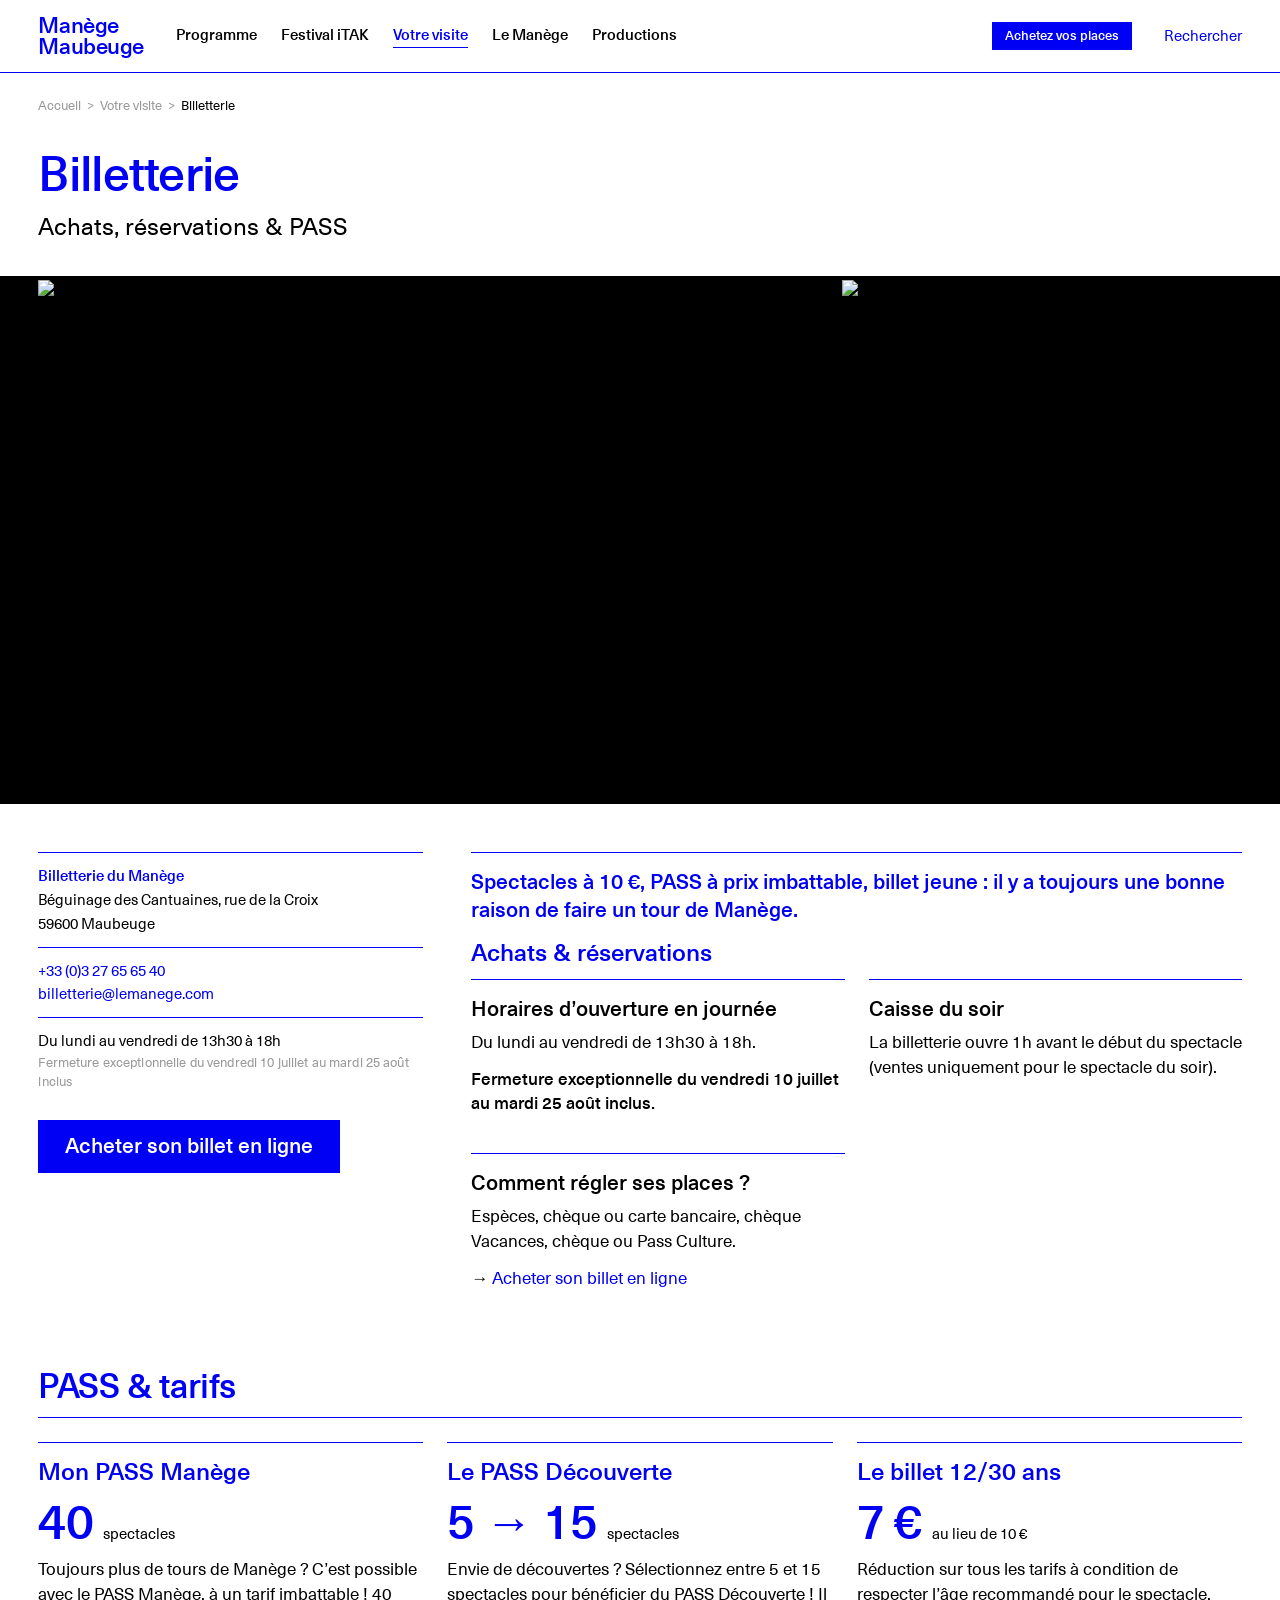
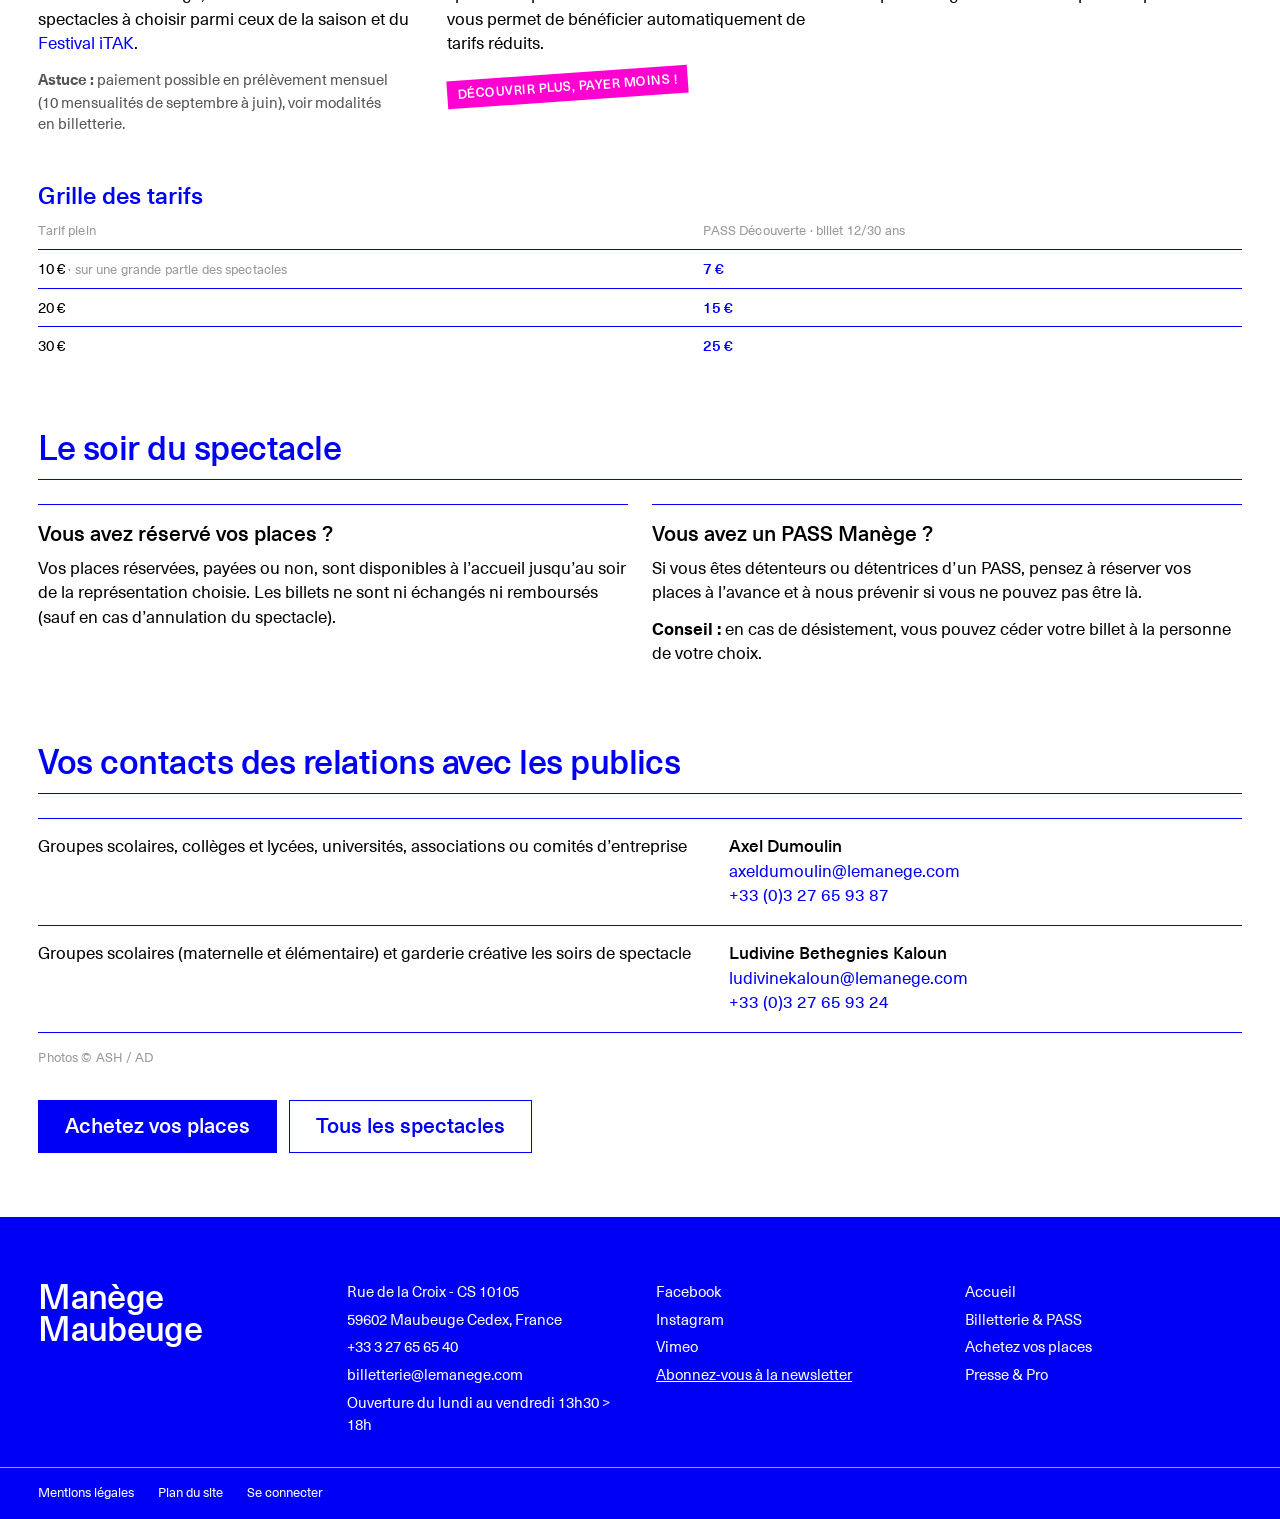
==== billets-pass.html @ bacb1abd "Maquettes Le Manège : Nouveau Théâtre, iTAK#6, Billetterie & PASS, Ma part d'ombre - 4 nouvelles pag" ====
<!DOCTYPE html>
<html lang="fr">
<head>
<meta charset="utf-8">
<meta name="viewport" content="width=device-width,initial-scale=1">
<title>Billetterie — Manège Maubeuge</title>
<meta name="description" content="Billetterie du Manège Maubeuge : horaires, PASS Manège, PASS Découverte, tarifs et billet 12/30 ans.">
<meta name="theme-color" content="#0000F5">
<link rel="stylesheet" href="assets/css/site.css">
</head>
<body>
<header class="site-header">
<div class="wrap site-header__bar">
<a class="mark" href="index.html"><span>Manège</span><span>Maubeuge</span></a>
<nav class="nav" aria-label="Navigation principale"><a href="programme.html">Programme</a><a href="itak-6.html">Festival iTAK</a><a href="billets-pass.html" aria-current="page">Votre visite</a><a href="nouveau-theatre-du-manege.html">Le Manège</a><a href="ma-part-d-ombre-sofiane-chalal.html">Productions</a></nav>
<a class="btn btn--sm" href="https://billetterie-theatredumanege.mapado.com/">Achetez vos places</a>
<a class="search" href="https://www.lemanege.com/">Rechercher</a>
<button class="burger" aria-expanded="false" aria-controls="mobile-nav">Menu ☰</button>
</div>
<nav class="mobile-nav" id="mobile-nav" aria-label="Navigation mobile"><a href="programme.html">Programme</a><a href="itak-6.html">Festival iTAK</a><a href="billets-pass.html">Votre visite</a><a href="nouveau-theatre-du-manege.html">Le Manège</a><a href="ma-part-d-ombre-sofiane-chalal.html">Productions</a><a class="btn btn--on-dark" href="https://billetterie-theatredumanege.mapado.com/">Achetez vos places</a></nav>
</header>
<main>
<div class="wrap">
<nav class="crumbs" aria-label="Fil d’Ariane"><a href="index.html">Accueil</a><span>&gt;</span><a href="https://www.lemanege.com/-Votre-visite-.html">Votre visite</a><span>&gt;</span><span aria-current="page">Billetterie</span></nav>
<div class="page-head"><h1 class="h-big">Billetterie</h1><div class="page-sub">Achats, réservations &amp; PASS</div></div>
</div>
<section class="stage"><div class="wrap stage__grid stage__grid--2">
<img src="https://www.lemanege.com/local/adapt-img/750/20x/IMG/jpg/billets1.jpg@.webp" alt="Accueil de la billetterie du Manège">
<img src="https://www.lemanege.com/local/adapt-img/750/20x/IMG/jpg/billets2.jpg@.webp" alt="Le public au Manège">
</div></section>
<div class="wrap page-end">
<div class="split">
<aside class="aside">
<div class="info">
<ul><li class="strong">Billetterie du Manège</li><li>Béguinage des Cantuaines, rue de la Croix</li><li>59600 Maubeuge</li></ul>
<ul><li><a href="tel:+33327656540">+33 (0)3 27 65 65 40</a></li><li><a href="mailto:billetterie@lemanege.com">billetterie@lemanege.com</a></li></ul>
<ul><li>Du lundi au vendredi de 13h30 à 18h</li><li class="meta">Fermeture exceptionnelle du vendredi 10 juillet au mardi 25 août inclus</li></ul>
</div>
<div><a class="btn btn--lg" href="https://billetterie-theatredumanege.mapado.com/">Acheter son billet en ligne</a></div>
</aside>
<article class="prose">
<p class="lead">Spectacles à 10 €, PASS à prix imbattable, billet jeune : il y a toujours une bonne raison de faire un tour de Manège.</p>
<h2 class="h3" style="margin-top:0">Achats &amp; réservations</h2>
<div class="qa">
<div><h3>Horaires d’ouverture en journée</h3><p>Du lundi au vendredi de 13h30 à 18h.</p><p><b>Fermeture exceptionnelle du vendredi 10 juillet au mardi 25 août inclus.</b></p></div>
<div><h3>Caisse du soir</h3><p>La billetterie ouvre 1h avant le début du spectacle (ventes uniquement pour le spectacle du soir).</p></div>
<div><h3>Comment régler ses places ?</h3><p>Espèces, chèque ou carte bancaire, chèque Vacances, chèque ou Pass Culture.</p><p>→ <a href="https://billetterie-theatredumanege.mapado.com/">Acheter son billet en ligne</a></p></div>
</div>
</article>
</div>

<h2 class="h2">PASS &amp; tarifs</h2>
<div class="prices">
<section class="price">
<h3>Mon PASS Manège</h3>
<div class="big">40 <small>spectacles</small></div>
<p>Toujours plus de tours de Manège ? C’est possible avec le PASS Manège, à un tarif imbattable ! 40 spectacles à choisir parmi ceux de la saison et du <a href="itak-6.html">Festival iTAK</a>.</p>
<p class="hint"><b>Astuce :</b> paiement possible en prélèvement mensuel (10 mensualités de septembre à juin), voir modalités en billetterie.</p>
</section>
<section class="price">
<span class="flash">Découvrir plus, payer moins !</span>
<h3>Le PASS Découverte</h3>
<div class="big">5 → 15 <small>spectacles</small></div>
<p>Envie de découvertes ? Sélectionnez entre 5 et 15 spectacles pour bénéficier du PASS Découverte ! Il vous permet de bénéficier automatiquement de tarifs réduits.</p>
</section>
<section class="price">
<h3>Le billet 12/30 ans</h3>
<div class="big">7 € <small>au lieu de 10 €</small></div>
<p>Réduction sur tous les tarifs à condition de respecter l’âge recommandé pour le spectacle.</p>
</section>
</div>

<h3 class="h3">Grille des tarifs</h3>
<table class="rates">
<thead><tr><th scope="col">Tarif plein</th><th scope="col">PASS Découverte · billet 12/30 ans</th></tr></thead>
<tbody>
<tr><td>10 € <span class="tags" style="display:inline">· sur une grande partie des spectacles</span></td><td>7 €</td></tr>
<tr><td>20 €</td><td>15 €</td></tr>
<tr><td>30 €</td><td>25 €</td></tr>
</tbody>
</table>

<h2 class="h2">Le soir du spectacle</h2>
<div class="qa">
<div><h3>Vous avez réservé vos places ?</h3><p>Vos places réservées, payées ou non, sont disponibles à l’accueil jusqu’au soir de la représentation choisie. Les billets ne sont ni échangés ni remboursés (sauf en cas d’annulation du spectacle).</p></div>
<div><h3>Vous avez un PASS Manège ?</h3><p>Si vous êtes détenteurs ou détentrices d’un PASS, pensez à réserver vos places à l’avance et à nous prévenir si vous ne pouvez pas être là.</p><p><b>Conseil :</b> en cas de désistement, vous pouvez céder votre billet à la personne de votre choix.</p></div>
</div>

<h2 class="h2">Vos contacts des relations avec les publics</h2>
<ul class="contacts">
<li><span>Groupes scolaires, collèges et lycées, universités, associations ou comités d’entreprise</span><span><b>Axel Dumoulin</b><a href="mailto:axeldumoulin@lemanege.com">axeldumoulin@lemanege.com</a><br><a href="tel:+33327659387">+33 (0)3 27 65 93 87</a></span></li>
<li><span>Groupes scolaires (maternelle et élémentaire) et garderie créative les soirs de spectacle</span><span><b>Ludivine Bethegnies Kaloun</b><a href="mailto:ludivinekaloun@lemanege.com">ludivinekaloun@lemanege.com</a><br><a href="tel:+33327659324">+33 (0)3 27 65 93 24</a></span></li>
</ul>
<p class="photo-credit">Photos © ASH / AD</p>
<div class="actions"><a class="btn btn--lg" href="https://billetterie-theatredumanege.mapado.com/">Achetez vos places</a><a class="btn btn--lg btn--ghost" href="programme.html">Tous les spectacles</a></div>
</div>
</main>
<footer class="site-footer">
<div class="wrap site-footer__grid">
<div class="site-footer__mark">Manège<br>Maubeuge</div>
<div class="site-footer__col"><span>Rue de la Croix - CS 10105</span><span>59602 Maubeuge Cedex, France</span><a href="tel:+33327656540">+33 3 27 65 65 40</a><a href="mailto:billetterie@lemanege.com">billetterie@lemanege.com</a><span>Ouverture du lundi au vendredi 13h30 &gt; 18h</span></div>
<div class="site-footer__col"><a href="https://www.facebook.com/LEMANEGEMAUBEUGE/">Facebook</a><a href="https://www.instagram.com/lemanegemaubeuge/">Instagram</a><a href="https://vimeo.com/scenenationale/">Vimeo</a><a href="https://www.lemanege.com/Abonnez-vous-a-la-newsletter.html" style="text-decoration:underline">Abonnez-vous à la newsletter</a></div>
<div class="site-footer__col"><a href="index.html">Accueil</a><a href="billets-pass.html">Billetterie &amp; PASS</a><a href="https://billetterie-theatredumanege.mapado.com/">Achetez vos places</a><a href="https://www.lemanege.com/">Presse &amp; Pro</a></div>
</div>
<div class="wrap site-footer__legal"><a href="https://www.lemanege.com/">Mentions légales</a><a href="https://www.lemanege.com/">Plan du site</a><a href="https://www.lemanege.com/">Se connecter</a></div>
</footer>
<script src="assets/js/site.js"></script>
</body>
</html>
---- assets/css/site.css ----
@import url("tokens/fonts.css");
@import url("tokens/colors.css");
@import url("tokens/typography.css");
@import url("tokens/spacing.css");
@import url("tokens/motion.css");
@import url("tokens/base.css");
*,*::before,*::after{box-sizing:border-box}
img{max-width:100%;display:block}
.wrap{max-width:var(--content-max);margin:0 auto;padding-left:var(--gutter);padding-right:var(--gutter)}
.sr-only{position:absolute;width:1px;height:1px;overflow:hidden;clip:rect(0 0 0 0);white-space:nowrap}
/* Buttons */
.btn{display:inline-flex;align-items:center;gap:8px;padding:10px 18px;font:500 var(--fs-small)/1.1 var(--font-sans);background:var(--coul-emphase);color:var(--white);border:1px solid var(--coul-emphase);border-radius:0;cursor:pointer;white-space:nowrap;transition:background var(--dur-fast) var(--ease-out),color var(--dur-fast) var(--ease-out),border-color var(--dur-fast) var(--ease-out)}
.btn:hover{background:var(--black);border-color:var(--black);color:var(--white)}
.btn--sm{padding:6px 12px;font-size:var(--fs-meta)}
.btn--lg{padding:14px 26px;font-size:var(--fs-lead)}
.btn--ghost{background:transparent;color:var(--coul-emphase)}
.btn--ghost:hover{background:var(--coul-emphase);border-color:var(--coul-emphase);color:var(--white)}
.btn--on-dark{background:var(--white);color:var(--coul-emphase);border-color:var(--white)}
.btn--on-dark:hover{background:var(--coul-emphase2);border-color:var(--coul-emphase2);color:var(--white)}
/* Header */
.site-header{background:var(--surface-page);border-bottom:var(--bordure);position:relative;z-index:20}
.site-header__bar{height:var(--header-h);display:flex;align-items:center;gap:var(--space-6)}
.mark{display:flex;flex-direction:column;color:var(--coul-emphase);font-weight:500;font-size:22px;line-height:.95;letter-spacing:-.02em}
.mark:hover{color:var(--coul-emphase)}
.nav{display:flex;gap:var(--space-5);flex:1;flex-wrap:wrap}
.nav a{font-size:var(--fs-small);font-weight:500;color:var(--text-body);border-bottom:1px solid transparent;padding-bottom:2px}
.nav a:hover,.nav a[aria-current="page"]{color:var(--coul-emphase);border-bottom-color:var(--coul-emphase)}
.search{font-size:var(--fs-small);color:var(--coul-emphase)}
.burger{display:none;background:none;border:none;color:var(--white);font:500 var(--fs-small) var(--font-sans);cursor:pointer;padding:12px 0}
.mobile-nav{display:none}
@media (max-width:960px){
.site-header{background:var(--coul-emphase);border-bottom:none}
.site-header__bar{height:var(--header-h-mobile);justify-content:space-between;padding-left:var(--space-4);padding-right:var(--space-4)}
.mark,.mark:hover{color:var(--white);font-size:17px}
.site-header .nav,.site-header__bar>.btn,.search{display:none}
.burger{display:block}
.mobile-nav{flex-direction:column;padding:0 var(--space-4) var(--space-5)}
.site-header.is-open .mobile-nav{display:flex}
.mobile-nav a:not(.btn){color:var(--white);font-size:var(--fs-h3);padding:10px 0;border-bottom:1px solid rgba(255,255,255,.5)}
.mobile-nav .btn{align-self:flex-start;margin-top:var(--space-4)}
}
/* Slider */
.slider{position:relative;background:var(--surface-stage);overflow:hidden}
.slide{display:none;min-height:460px;color:var(--white)}
.slide.is-active{display:grid}
.slide:hover{color:var(--white)}
.slide--pass{grid-template-columns:repeat(auto-fit,minmax(min(100%,360px),1fr));background:var(--coul-emphase)}
.slide--pass .txt{padding:var(--space-7) var(--space-6);display:flex;flex-direction:column;justify-content:space-between;gap:var(--space-5)}
.flash{align-self:flex-start;padding:5px 10px 4px;background:var(--coul-emphase2);color:var(--white);font-weight:500;font-size:var(--fs-meta);text-transform:uppercase;letter-spacing:.04em;transform:rotate(-4deg)}
.slide__title{font-size:clamp(56px,7vw,104px);font-weight:500;line-height:.95;letter-spacing:var(--ls-display)}
.slide__lead{margin:var(--space-4) 0 0;font-size:var(--fs-lead);line-height:1.3;max-width:520px}
.slide__art{background:var(--gradient-warm);min-height:240px;display:flex;align-items:center;justify-content:center;font-family:var(--font-expressive);font-size:clamp(96px,14vw,200px);line-height:.85;color:var(--coul-emphase)}
.slide--media{position:relative}
.slide--media img{position:absolute;inset:0;width:100%;height:100%;object-fit:cover}
.slide--media .cap{position:absolute;left:0;bottom:0;padding:var(--space-6);background:var(--surface-stage);max-width:560px}
.slide--media .cap strong{display:block;font-size:var(--fs-h2);font-weight:500;line-height:var(--lh-heading)}
.slide--media .cap p{margin:var(--space-2) 0 0}
.slider__ctrl{position:absolute;right:var(--space-4);top:var(--space-4);display:flex;gap:4px;z-index:2}
.slider__ctrl button{min-width:40px;height:40px;padding:0 12px;border:1px solid var(--white);background:var(--coul-emphase);color:var(--white);font:500 18px var(--font-sans);cursor:pointer}
.slider__ctrl button[data-play]{min-width:72px;font-size:var(--fs-meta)}
.slider__ctrl button:hover{background:var(--coul-emphase2)}
.strip{display:flex;flex-wrap:wrap;gap:var(--space-5);align-items:center;justify-content:space-between;padding:var(--space-4) 0;border-bottom:var(--bordure)}
.strip>a{font-weight:500}
.strip .social{display:flex;gap:var(--space-4);font-size:var(--fs-small)}
/* Intro */
.intro{padding-top:var(--space-8);display:grid;grid-template-columns:repeat(auto-fit,minmax(min(100%,420px),1fr));gap:var(--space-6);align-items:end}
.intro h1{margin:0;font-size:var(--fs-h1);font-weight:500;line-height:var(--lh-tight);letter-spacing:var(--ls-heading);color:var(--coul-emphase);text-wrap:balance}
.intro h1 span{color:var(--text-body)}
.intro p{margin:0;font-size:var(--fs-lead);line-height:1.35;text-wrap:pretty}
/* Sections */
.section{padding-top:var(--space-8);padding-bottom:var(--space-8)}
.section__head{border-bottom:var(--bordure);padding-bottom:var(--space-3);margin-bottom:var(--space-6)}
.h-big{margin:0;font-size:var(--fs-h1);font-weight:500;letter-spacing:var(--ls-heading);color:var(--coul-emphase);line-height:1}
.actions{display:flex;flex-wrap:wrap;gap:var(--space-3);margin-top:var(--space-7)}
@media (max-width:600px){:root{--fs-h1:36px;--fs-h2:28px;--fs-h3:21px;--fs-lead:18px}.btn--lg{white-space:normal}}
/* Event card */
.cards{display:grid;grid-template-columns:repeat(auto-fill,minmax(min(100%,300px),1fr));gap:var(--space-7) var(--space-5)}
.card{display:flex;flex-direction:column;gap:var(--space-3);min-width:0}
.thumb{display:block;background:var(--surface-stage);overflow:hidden;aspect-ratio:3/2}
.thumb img{width:100%;height:100%;object-fit:cover;transition:transform var(--dur-base) var(--ease-out)}
.card:hover .thumb img,.row:hover .thumb img{transform:scale(1.03)}
.date{font-size:var(--fs-small);font-weight:500;color:var(--coul-emphase)}
.ev-title{margin:0;font-size:var(--fs-h3);line-height:var(--lh-heading);letter-spacing:var(--ls-heading);font-weight:500;text-wrap:pretty}
.ev-title a{color:var(--text-body)}
.card:hover .ev-title a,.row:hover .ev-title a{color:var(--coul-emphase)}
.card .artist{margin-top:-6px}
.tags{display:flex;flex-wrap:wrap;gap:4px 12px;font-size:var(--fs-meta);letter-spacing:var(--ls-meta);color:var(--text-meta)}
.ev-actions{display:flex;gap:var(--space-2);flex-wrap:wrap}
.card .ev-actions{margin-top:var(--space-1)}
/* Event row */
.row{display:grid;grid-template-columns:minmax(120px,220px) minmax(0,1fr) auto;gap:var(--space-5);align-items:start;padding:var(--space-5) 0;border-bottom:var(--bordure)}
.row .thumb{aspect-ratio:4/3}
.row .date{margin-bottom:var(--space-2)}
.row .artist{margin-top:var(--space-1)}
.row .tags{margin-top:var(--space-3)}
.row .ev-actions{justify-content:flex-end}
@media (max-width:700px){.row{grid-template-columns:110px minmax(0,1fr);gap:var(--space-4)}.row .ev-actions{grid-column:2;justify-content:flex-start}}
/* Programme */
.crumbs{font-size:var(--fs-meta);color:var(--text-meta);display:flex;flex-wrap:wrap;gap:6px;padding-top:var(--space-5)}
.crumbs a{color:var(--text-meta)}.crumbs a:hover{color:var(--coul-emphase2)}
.crumbs span[aria-current]{color:var(--text-body)}
.page-title{margin:var(--space-6) 0 var(--space-5)}
.filters{display:flex;flex-wrap:wrap;gap:8px}
.tag{display:inline-flex;align-items:center;padding:4px 10px;font:var(--fs-meta)/1.2 var(--font-sans);letter-spacing:var(--ls-meta);border:1px solid var(--coul-emphase);border-radius:var(--radius-pill);background:transparent;color:var(--coul-emphase);cursor:pointer;white-space:nowrap;transition:background var(--dur-fast) var(--ease-out)}
.tag:hover,.tag[aria-pressed="true"]{background:var(--coul-emphase);color:var(--white)}
.month{margin:0;padding:var(--space-7) 0 var(--space-3);border-bottom:var(--bordure);font-weight:500;font-size:var(--fs-h1);line-height:var(--lh-tight);letter-spacing:var(--ls-heading);color:var(--coul-emphase)}
.view-toggle{display:flex;gap:4px;margin-left:auto}
.toolbar{display:flex;align-items:flex-start;gap:var(--space-5)}
.empty{color:var(--text-meta);padding:var(--space-7) 0;margin:0;border-bottom:var(--bordure)}
.pager{display:flex;gap:4px;align-items:center;margin-top:var(--space-7)}
.pager button{min-width:36px;height:36px;font:500 var(--fs-small) var(--font-sans);border:1px solid transparent;background:transparent;color:var(--coul-emphase);cursor:pointer;border-radius:0}
.pager button[aria-current="page"]{background:var(--coul-emphase);border-color:var(--coul-emphase);color:var(--white)}
.pager button:disabled{opacity:.3;cursor:default}
.programme-main{padding-bottom:var(--space-8)}
.month-cards{padding-top:var(--space-5)}
/* Footer */
.site-footer{background:var(--coul-emphase);color:var(--white);font-size:var(--fs-small)}
.site-footer a{color:var(--white)}.site-footer a:hover{color:var(--yellow-500)}
.site-footer__grid{padding-top:var(--space-8);padding-bottom:var(--space-6);display:grid;grid-template-columns:repeat(auto-fit,minmax(200px,1fr));gap:var(--space-6)}
.site-footer__mark{font-size:var(--fs-h2);font-weight:500;line-height:.95;letter-spacing:-.02em}
.site-footer__col{display:flex;flex-direction:column;gap:6px}
.site-footer__legal{padding-top:var(--space-4);padding-bottom:var(--space-4);border-top:1px solid rgba(255,255,255,.6);display:flex;gap:var(--space-5);flex-wrap:wrap;font-size:var(--fs-meta)}
/* Pages intérieures — gabarit Spectacle du design system */
.page-head{padding-top:var(--space-6);padding-bottom:var(--space-6)}
.page-head .h-big{line-height:var(--lh-heading);text-wrap:balance}
.page-sub{font-size:var(--fs-h3);margin-top:var(--space-2)}
.page-sub span{color:var(--text-meta)}
.stage{background:var(--surface-stage)}
.stage__grid{display:grid;grid-template-columns:2fr 1fr 1fr;gap:4px;padding-top:4px;padding-bottom:4px}
.stage__grid--2{grid-template-columns:2fr 1fr}
.stage__grid--1{grid-template-columns:1fr}
.stage__grid img{width:100%;height:520px;object-fit:cover}
.split{display:grid;grid-template-columns:minmax(240px,1fr) minmax(0,2fr);gap:var(--space-7);padding-top:var(--space-7)}
.aside{display:flex;flex-direction:column;gap:var(--space-4);align-self:start}
.info{font-size:var(--fs-small)}
.info ul{list-style:none;margin:0;padding:var(--space-3) 0;border-top:var(--bordure);display:flex;flex-direction:column;gap:2px}
.info .strong{color:var(--coul-emphase);font-weight:500}
.info .meta{color:var(--text-meta);font-size:var(--fs-meta);letter-spacing:var(--ls-meta)}
.prose{border-top:var(--bordure);padding-top:var(--space-4);min-width:0}
.prose p{margin:0 0 var(--space-4);max-width:760px;text-wrap:pretty}
.prose b,.prose strong{font-weight:500}
.lead{font-size:var(--fs-lead);line-height:1.3;font-weight:500;color:var(--coul-emphase)}
.prose p.lead{max-width:none}
.know{border-top:var(--bordure);margin-top:var(--space-5);padding-top:var(--space-4)}
.know a{font-style:italic}
.h2{margin:var(--space-8) 0 var(--space-5);padding-bottom:var(--space-3);border-bottom:var(--bordure);font-size:var(--fs-h2);font-weight:500;line-height:var(--lh-heading);letter-spacing:var(--ls-heading);color:var(--coul-emphase)}
.h3{margin:var(--space-7) 0 var(--space-3);font-size:var(--fs-h3);font-weight:500;line-height:var(--lh-heading);color:var(--coul-emphase)}
.credits{font-size:var(--fs-small);display:flex;flex-direction:column;gap:4px}
.credits p{margin:0;max-width:none}
.credits b{font-weight:500}
.photo-credit{font-size:var(--fs-meta);color:var(--text-meta);letter-spacing:var(--ls-meta);margin:var(--space-4) 0 0}
.page-end{padding-bottom:var(--space-8)}
.page-end>.actions{margin-top:var(--space-6)}
/* Chapitres éditoriaux (titre 1fr / texte 2fr, filet bleu) */
.chapter{display:grid;grid-template-columns:minmax(240px,1fr) minmax(0,2fr);gap:var(--space-7);padding:var(--space-7) 0;border-top:var(--bordure)}
.chapter h2{margin:0;font-size:var(--fs-h2);font-weight:500;line-height:var(--lh-heading);letter-spacing:var(--ls-heading);color:var(--coul-emphase);text-wrap:balance}
.chapter p{margin:0 0 var(--space-4);max-width:760px;text-wrap:pretty}
.chapter figure{margin:0 0 var(--space-5);background:var(--surface-stage)}
.chapter figure img{width:100%;aspect-ratio:16/9;object-fit:cover}
.quote{margin:var(--space-5) 0;padding-top:var(--space-4);border-top:var(--bordure);font-size:var(--fs-lead);line-height:1.3;font-weight:500;color:var(--coul-emphase);max-width:760px}
.quote p{margin:0}
.quote cite{display:block;margin-top:var(--space-2);font-style:normal;font-size:var(--fs-small);font-weight:400;color:var(--text-body)}
/* Fiche technique */
.facts{display:grid;grid-template-columns:repeat(auto-fit,minmax(min(100%,240px),1fr));gap:var(--space-6) var(--space-5)}
.facts h3{margin:0 0 var(--space-3);font-size:var(--fs-h3);font-weight:500;color:var(--coul-emphase)}
.facts dl{margin:0;font-size:var(--fs-small)}
.facts dl>div{padding:var(--space-3) 0;border-top:var(--bordure)}
.facts dt{font-weight:500}
.facts dd{margin:0;color:var(--text-meta-strong)}
.facts .note{font-size:var(--fs-meta);color:var(--text-meta);margin:var(--space-3) 0 0}
.milestone dt{font-size:var(--fs-h2);line-height:var(--lh-heading);letter-spacing:var(--ls-heading);color:var(--coul-emphase)}
/* Bande festival (dégradé chaud + lettrage expressif) */
.band{background:var(--gradient-warm)}
.band__grid{display:grid;grid-template-columns:1.4fr 1fr;gap:var(--space-6);align-items:center;padding-top:var(--space-8);padding-bottom:var(--space-8)}
.band__art{font-family:var(--font-expressive);font-size:clamp(84px,13vw,190px);line-height:.85;letter-spacing:-.02em;color:var(--coul-emphase)}
.band__txt{display:flex;flex-direction:column;align-items:flex-start;gap:var(--space-4)}
.band__txt p{margin:0;font-size:var(--fs-lead);line-height:1.3;font-weight:500}
.band__visual{background:var(--surface-stage);aspect-ratio:1181/620;overflow:hidden}
.band__visual img{width:100%;height:100%;object-fit:cover}
.band--home .band__art{font-size:clamp(84px,11vw,160px)}
.flash--yellow{background:var(--yellow-500);color:var(--black)}
.flash--blue{background:var(--coul-emphase);color:var(--white)}
/* Encadré (fond bleu, CTA) */
.callout{background:var(--coul-emphase);color:var(--white);padding:var(--space-6);display:flex;flex-direction:column;gap:var(--space-4);align-items:flex-start}
.callout p{margin:0;font-size:var(--fs-lead);line-height:1.3;font-weight:500}
.callout a:not(.btn){color:var(--white);text-decoration:underline}
.callout a:not(.btn):hover{color:var(--yellow-500)}
/* Tarifs */
.prices{display:grid;grid-template-columns:repeat(auto-fit,minmax(min(100%,300px),1fr));gap:var(--space-6) var(--space-5)}
.price{border-top:var(--bordure);padding-top:var(--space-4);display:flex;flex-direction:column;gap:var(--space-3)}
.price h3{margin:0;font-size:var(--fs-h3);font-weight:500;line-height:var(--lh-heading);color:var(--coul-emphase)}
.price p{margin:0;text-wrap:pretty}
.price .big{font-size:var(--fs-h1);font-weight:500;line-height:1;letter-spacing:var(--ls-heading);color:var(--coul-emphase)}
.price .big small{font-size:var(--fs-small);letter-spacing:0;color:var(--text-body);font-weight:400}
.price .hint{font-size:var(--fs-small);color:var(--text-meta-strong)}
.price .flash{margin-bottom:var(--space-1)}
.rates{width:100%;border-collapse:collapse;font-size:var(--fs-small)}
.rates th{text-align:left;font-weight:400;font-size:var(--fs-meta);letter-spacing:var(--ls-meta);color:var(--text-meta);padding:0 0 var(--space-2)}
.rates td{padding:var(--space-2) 0;border-top:var(--bordure)}
.rates td:last-child{font-weight:500;color:var(--coul-emphase)}
.rates s{color:var(--text-meta)}
.qa{display:grid;grid-template-columns:repeat(auto-fit,minmax(min(100%,320px),1fr));gap:var(--space-5)}
.qa>div{border-top:var(--bordure);padding-top:var(--space-4)}
.qa h3{margin:0 0 var(--space-2);font-size:var(--fs-lead);font-weight:500;line-height:1.3}
.qa p{margin:0 0 var(--space-3)}
.contacts{list-style:none;margin:0;padding:0}
.contacts li{display:grid;grid-template-columns:minmax(0,1.3fr) minmax(0,1fr);gap:var(--space-5);padding:var(--space-4) 0;border-top:var(--bordure)}
.contacts li:last-child{border-bottom:var(--bordure)}
.contacts b{font-weight:500;display:block}
/* Dates de tournée */
.tour details{border-top:var(--bordure)}
.tour details:last-child{border-bottom:var(--bordure)}
.tour summary{cursor:pointer;list-style:none;display:flex;align-items:baseline;gap:var(--space-4);padding:var(--space-4) 0;font-size:var(--fs-h3);font-weight:500;color:var(--coul-emphase)}
.tour summary::-webkit-details-marker{display:none}
.tour summary::after{content:"+";margin-left:var(--space-2)}
.tour details[open] summary::after{content:"×"}
.tour summary span{font-size:var(--fs-meta);font-weight:400;color:var(--text-meta);margin-left:auto}
.tour ul{list-style:none;margin:0 0 var(--space-5);padding:0;font-size:var(--fs-small)}
.tour li{display:grid;grid-template-columns:minmax(150px,1fr) minmax(0,2fr);gap:var(--space-5);padding:var(--space-2) 0;border-top:1px solid var(--grey-200)}
.tour li b{font-weight:500}
.tour li.is-home b{color:var(--coul-emphase)}
@media (max-width:900px){
.stage__grid,.stage__grid--2{grid-template-columns:1fr}
.stage__grid img{height:260px}
.stage__grid img+img{display:none}
.split,.chapter,.band__grid{grid-template-columns:1fr}
.split,.chapter{gap:var(--space-5)}
}
@media (max-width:600px){.tour li,.contacts li{grid-template-columns:1fr;gap:2px}.callout{padding:var(--space-5)}.h2{margin-top:var(--space-7)}}
.price .flash{order:3;align-self:flex-start;margin:var(--space-1) 0 0}
.cards>.callout{align-self:start}
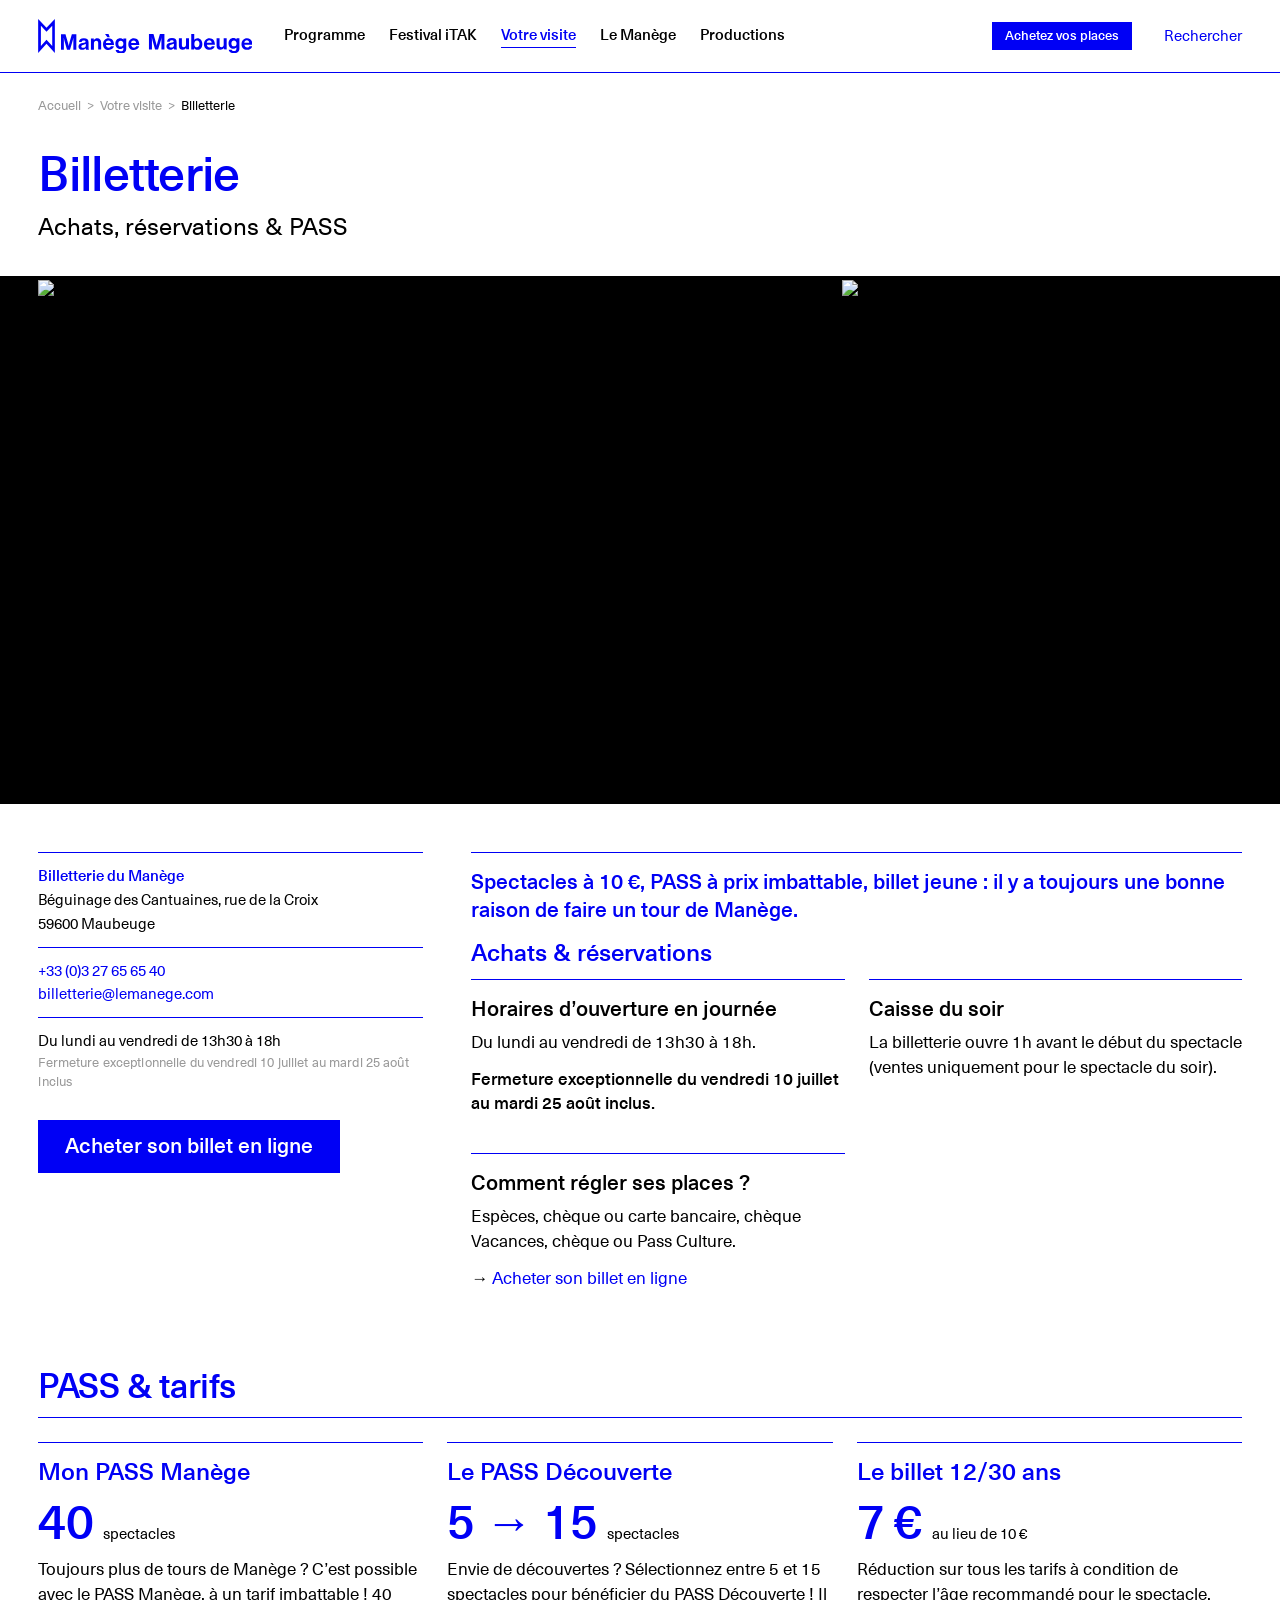
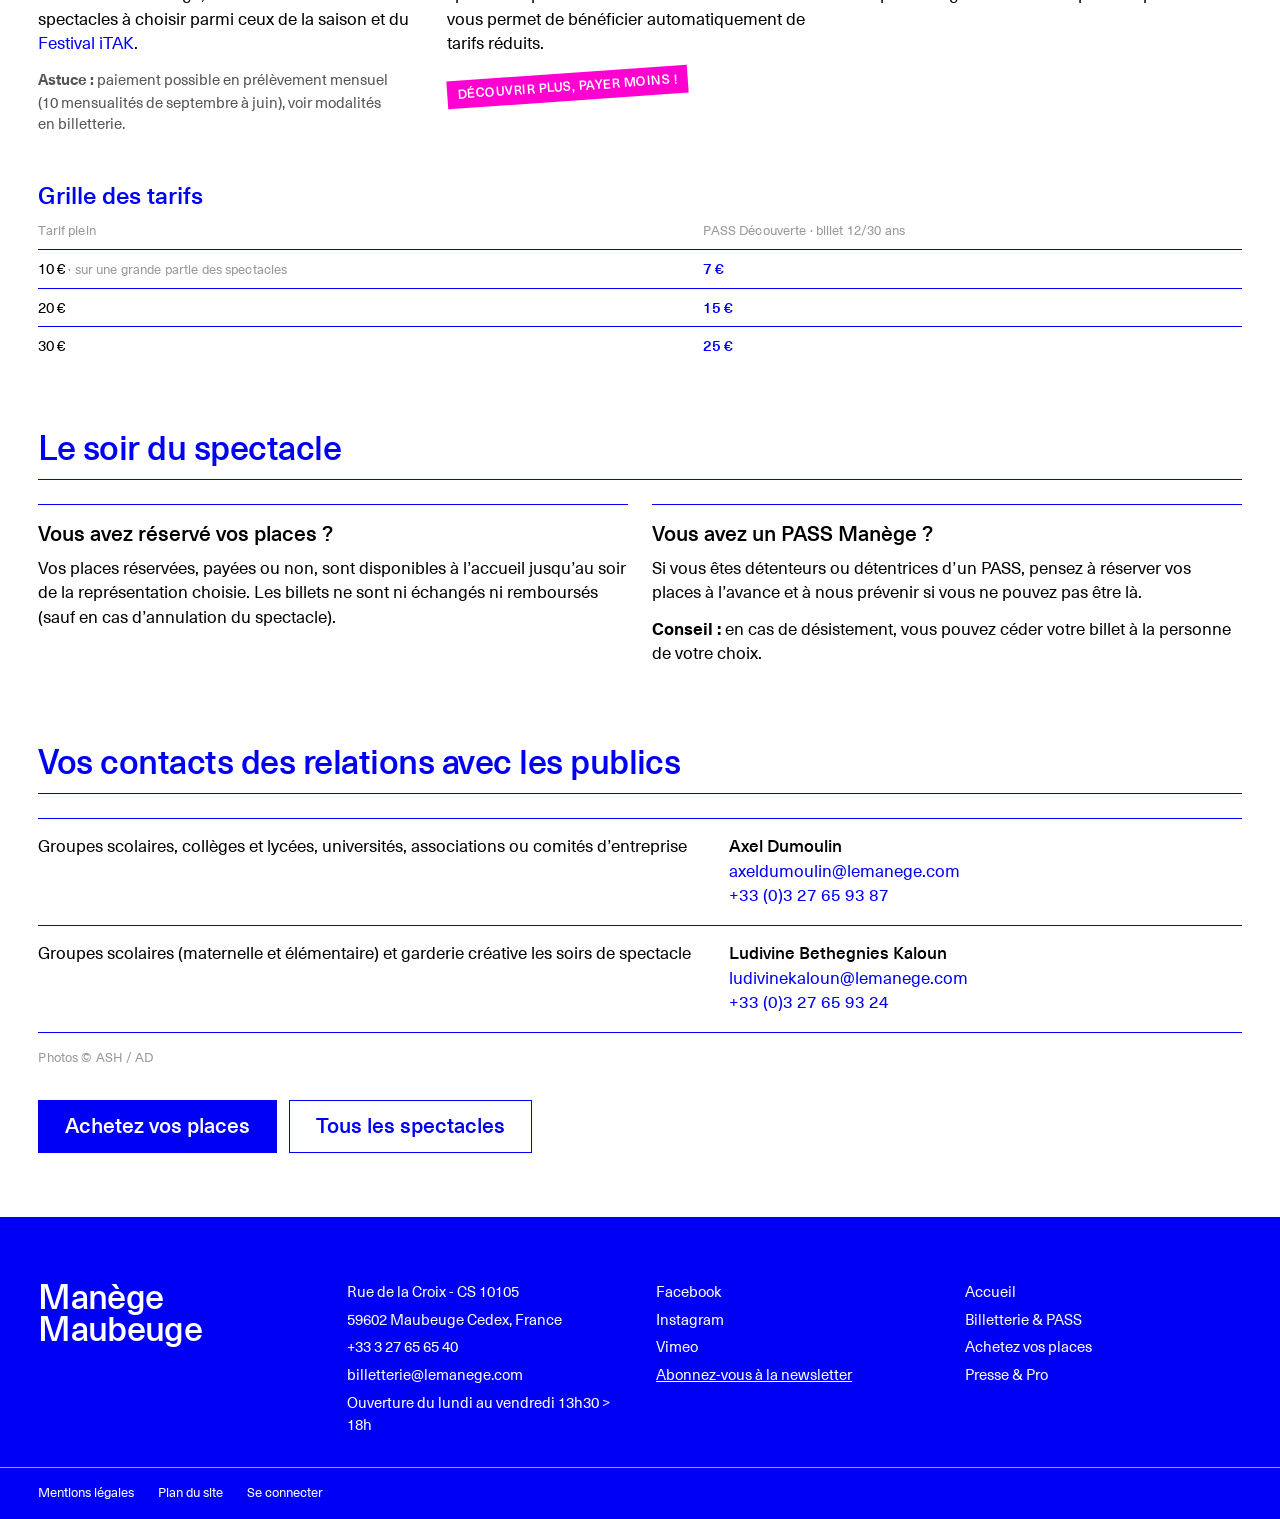
==== commit 45f04347: "Logo officiel du Manège dans l'en-tête Remplace le mot-symbole composé en texte par le logo SVG de l" ====
--- a/billets-pass.html
+++ b/billets-pass.html
@@ -11,7 +11,7 @@
 <body>
 <header class="site-header">
 <div class="wrap site-header__bar">
-<a class="mark" href="index.html"><span>Manège</span><span>Maubeuge</span></a>
+<a class="mark" href="index.html" aria-label="Manège Maubeuge — accueil"><svg class="mark__m" viewBox="0 0 13.4 27.3" aria-hidden="true"><path d="M6.7 16.6l4.6 5.1V5.4l-4.6 4.8-4.5-4.8v16.3l4.5-5.1zM0 27.3V0l6.7 7 6.7-7v27.3l-6.7-7.5L0 27.3z"/></svg><svg class="mark__word" viewBox="0 0 153.1 15.6" aria-hidden="true"><path d="M58.3 5.2c1.1 0 1.8.8 1.9 1.9h-4c.2-1.2.8-1.9 2.1-1.9m.2 7.6c2.3 0 3.7-1.3 4.1-2.9h-2.3c-.3.7-.8 1.1-1.7 1.1-1.3 0-2.1-.9-2.3-2.2h6.5c0-3.2-1.5-5.4-4.4-5.4-2.6 0-4.4 2.1-4.4 4.7-.2 2.6 1.5 4.7 4.5 4.7m-10.6-2.7c-1.2 0-2-.9-2-2.4s.8-2.4 2-2.4c1.4 0 2.1 1.1 2.1 2.4 0 1.3-.6 2.4-2.1 2.4m.1 5.5c1.3 0 2.5-.3 3.2-1 .7-.6 1.1-1.5 1.1-2.7V3.6H50v.9c-.5-.8-1.4-1.2-2.5-1.2-2.3 0-3.9 1.7-3.9 4.4s2 4.3 4 4.3c1.1 0 1.8-.5 2.3-1h.1v1c0 1.2-.6 1.9-2 1.9-1.1 0-1.6-.4-1.8-1h-2.4c.2 1.7 1.7 2.7 4.2 2.7M37.2 2.5h1.9l-1-2.5h-2.8l1.9 2.5zm.9 2.7c1.1 0 1.8.8 1.9 1.9h-4c.2-1.2.8-1.9 2.1-1.9m.2 7.6c2.3 0 3.7-1.3 4.1-2.9H40c-.3.7-.8 1.1-1.7 1.1-1.3 0-2.1-.9-2.3-2.2h6.5c0-3.2-1.5-5.4-4.4-5.4-2.6 0-4.4 2.1-4.4 4.7-.1 2.6 1.6 4.7 4.6 4.7M26.4 3.6H24v9h2.4V7.5c0-1.2.8-2.1 1.8-2.1s1.6.7 1.6 1.6v5.5h2.4V6.7c0-2-1.2-3.4-3.1-3.4-1.2 0-2 .5-2.7 1.5h-.1V3.6zm-8.7 7.5c-.8 0-1.4-.3-1.4-1.1s.6-1.1 1.9-1.4c.6-.1 1.2-.3 1.7-.5v1.3c0 .9-.8 1.7-2.2 1.7m2.4 1.5h2.3v-.1c-.2-.2-.3-.6-.3-1.2V6.7c0-2.1-1.1-3.3-3.8-3.3-2.6 0-3.8 1.4-3.9 3h2.1c.1-.9.6-1.3 1.7-1.3 1 0 1.5.4 1.5 1.1 0 .7-.7.8-2.2 1-1.9.2-3.5.8-3.5 2.8 0 1.8 1.3 2.7 3.1 2.7 1.5 0 2.2-.5 2.6-1.2.2.5.3.9.4 1.1M0 12.6h2.3V5.4c0-1-.1-2.6-.1-2.6s.3 1.5.5 2.4l2.1 7.4h2.4l2.2-7.4c.3-.9.6-2.4.6-2.4s-.1 1.6-.1 2.6v7.2h2.4V.1H8.7L6.9 6.3c-.4 1.6-.7 3.4-.7 3.4s-.3-1.8-.8-3.4L3.6.1H0v12.5zM149 5c1.1 0 1.8.8 1.9 1.9h-4c.2-1.1.8-1.9 2.1-1.9m.2 7.7c2.3 0 3.7-1.3 4.1-2.9H151c-.3.7-.8 1.1-1.7 1.1-1.3 0-2.1-.9-2.3-2.2h6.5c0-3.2-1.5-5.4-4.4-5.4-2.6 0-4.4 2.1-4.4 4.7-.2 2.6 1.5 4.7 4.5 4.7m-10.6-2.8c-1.2 0-2-.9-2-2.4s.8-2.4 2-2.4c1.4 0 2.1 1.1 2.1 2.4.1 1.3-.6 2.4-2.1 2.4m.1 5.5c1.3 0 2.5-.3 3.2-1 .7-.6 1.1-1.5 1.1-2.7V3.4h-2.3v.9c-.5-.8-1.4-1.2-2.5-1.2-2.3 0-3.9 1.7-3.9 4.4s2 4.3 3.9 4.3c1.1 0 1.8-.5 2.3-1h.1v1c0 1.2-.6 1.9-2 1.9-1.1 0-1.6-.4-1.8-1h-2.4c.3 1.7 1.8 2.7 4.3 2.7m-5.9-3v-9h-2.4v5.2c0 1.2-.7 2-1.8 2-1 0-1.5-.6-1.5-1.6V3.4h-2.4v6c0 2 1.1 3.2 3.1 3.2 1.3 0 2-.5 2.6-1.3h.1v1l2.3.1zM118.9 5c1.1 0 1.8.8 1.9 1.9h-4c.2-1.1.8-1.9 2.1-1.9m.2 7.7c2.3 0 3.7-1.3 4.1-2.9h-2.3c-.3.7-.8 1.1-1.7 1.1-1.3 0-2.1-.9-2.3-2.2h6.5c0-3.2-1.5-5.4-4.4-5.4-2.6 0-4.4 2.1-4.4 4.7-.2 2.6 1.5 4.7 4.5 4.7m-10.1-2c-1.3 0-2.1-1-2.1-2.7 0-1.7.6-2.9 2.1-2.9 1.3 0 2 1.2 2 2.8-.1 1.7-.8 2.8-2 2.8m.5 2c2.3 0 3.8-1.8 3.8-4.7 0-2.8-1.6-4.7-3.9-4.7-1.2 0-2 .6-2.5 1.3h-.1V0h-2.4v12.5h2.3v-1.1c.7.7 1.6 1.3 2.8 1.3m-6.9-.3v-9h-2.4v5.2c0 1.2-.7 2-1.8 2-1 0-1.5-.6-1.5-1.6V3.4h-2.4v6c0 2 1.1 3.2 3.1 3.2 1.3 0 2-.5 2.6-1.3h.1v1h2.3zm-14.3-1.5c-.8 0-1.4-.3-1.4-1.1s.6-1.1 1.9-1.4c.6-.1 1.2-.3 1.7-.5v1.3c-.1.9-.8 1.7-2.2 1.7m2.4 1.5H93v-.1c-.2-.2-.3-.6-.3-1.2V6.5c0-2.1-1.1-3.3-3.8-3.3-2.6 0-3.8 1.4-3.9 3h2.1c.1-.9.6-1.3 1.7-1.3 1 0 1.5.4 1.5 1.1 0 .7-.7.8-2.2 1-2 .3-3.6.9-3.6 2.9 0 1.8 1.3 2.7 3.1 2.7 1.5 0 2.2-.5 2.6-1.2.3.4.4.8.5 1m-20.1 0h2.3V5.2c0-1-.1-2.6-.1-2.6s.3 1.5.5 2.4l2.1 7.4h2.4L80.1 5c.3-.9.5-2.4.5-2.4s-.1 1.6-.1 2.6v7.2h2.4V-.1h-3.6l-1.8 6.3c-.4 1.6-.8 3.4-.8 3.4s-.3-1.8-.8-3.4L74.1-.1h-3.6v12.5z"/></svg></a>
 <nav class="nav" aria-label="Navigation principale"><a href="programme.html">Programme</a><a href="itak-6.html">Festival iTAK</a><a href="billets-pass.html" aria-current="page">Votre visite</a><a href="nouveau-theatre-du-manege.html">Le Manège</a><a href="ma-part-d-ombre-sofiane-chalal.html">Productions</a></nav>
 <a class="btn btn--sm" href="https://billetterie-theatredumanege.mapado.com/">Achetez vos places</a>
 <a class="search" href="https://www.lemanege.com/">Rechercher</a>
--- a/assets/css/site.css
+++ b/assets/css/site.css
@@ -20,8 +20,12 @@
 /* Header */
 .site-header{background:var(--surface-page);border-bottom:var(--bordure);position:relative;z-index:20}
 .site-header__bar{height:var(--header-h);display:flex;align-items:center;gap:var(--space-6)}
-.mark{display:flex;flex-direction:column;color:var(--coul-emphase);font-weight:500;font-size:22px;line-height:.95;letter-spacing:-.02em}
+.mark{display:flex;align-items:flex-end;gap:6px;flex-shrink:0;color:var(--coul-emphase)}
 .mark:hover{color:var(--coul-emphase)}
+.mark svg{display:block;fill:currentColor}
+.mark__m{width:17px;height:34px;transition:transform var(--dur-base) var(--ease-out)}
+.mark__word{width:191px;height:19.5px}
+.mark:hover .mark__m{transform:rotate(20deg)}
 .nav{display:flex;gap:var(--space-5);flex:1;flex-wrap:wrap}
 .nav a{font-size:var(--fs-small);font-weight:500;color:var(--text-body);border-bottom:1px solid transparent;padding-bottom:2px}
 .nav a:hover,.nav a[aria-current="page"]{color:var(--coul-emphase);border-bottom-color:var(--coul-emphase)}
@@ -31,7 +35,9 @@
 @media (max-width:960px){
 .site-header{background:var(--coul-emphase);border-bottom:none}
 .site-header__bar{height:var(--header-h-mobile);justify-content:space-between;padding-left:var(--space-4);padding-right:var(--space-4)}
-.mark,.mark:hover{color:var(--white);font-size:17px}
+.mark,.mark:hover{color:var(--white)}
+.mark__m{width:14px;height:27px}
+.mark__word{width:153px;height:15.6px}
 .site-header .nav,.site-header__bar>.btn,.search{display:none}
 .burger{display:block}
 .mobile-nav{flex-direction:column;padding:0 var(--space-4) var(--space-5)}
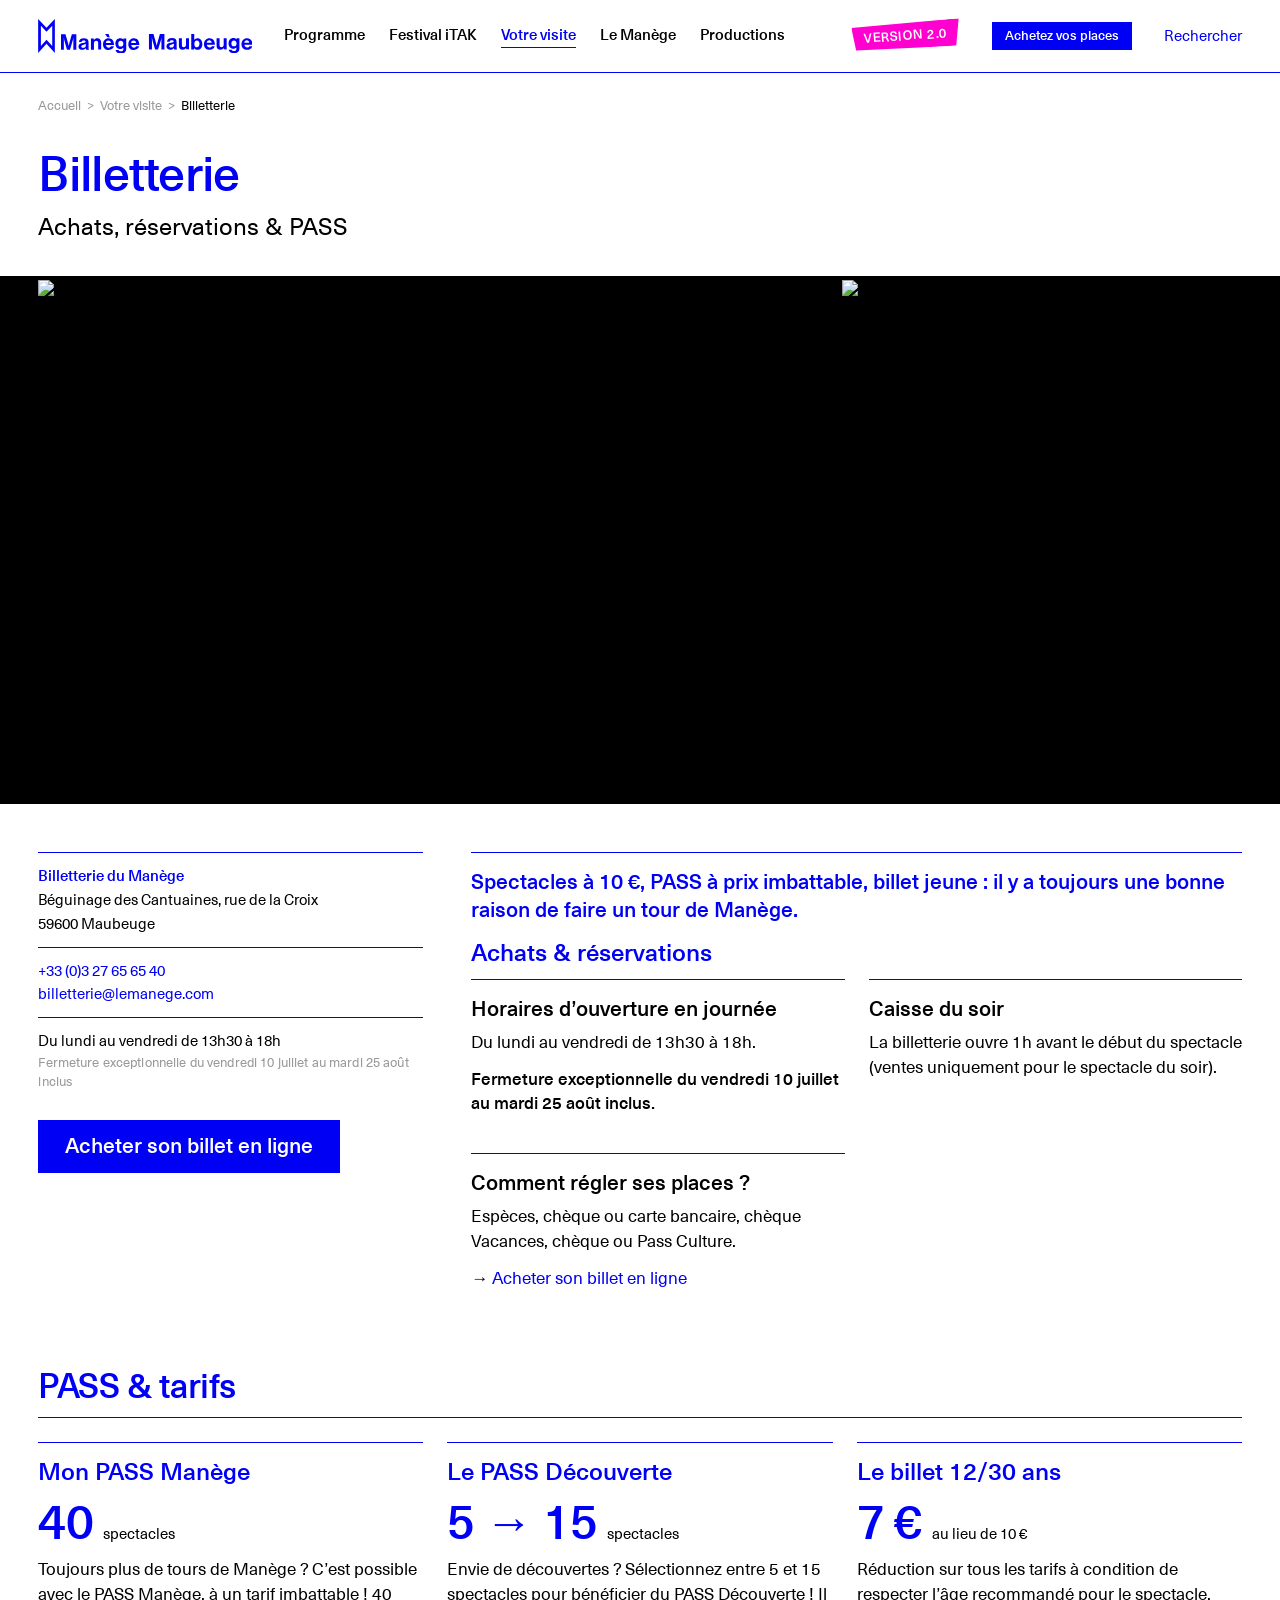
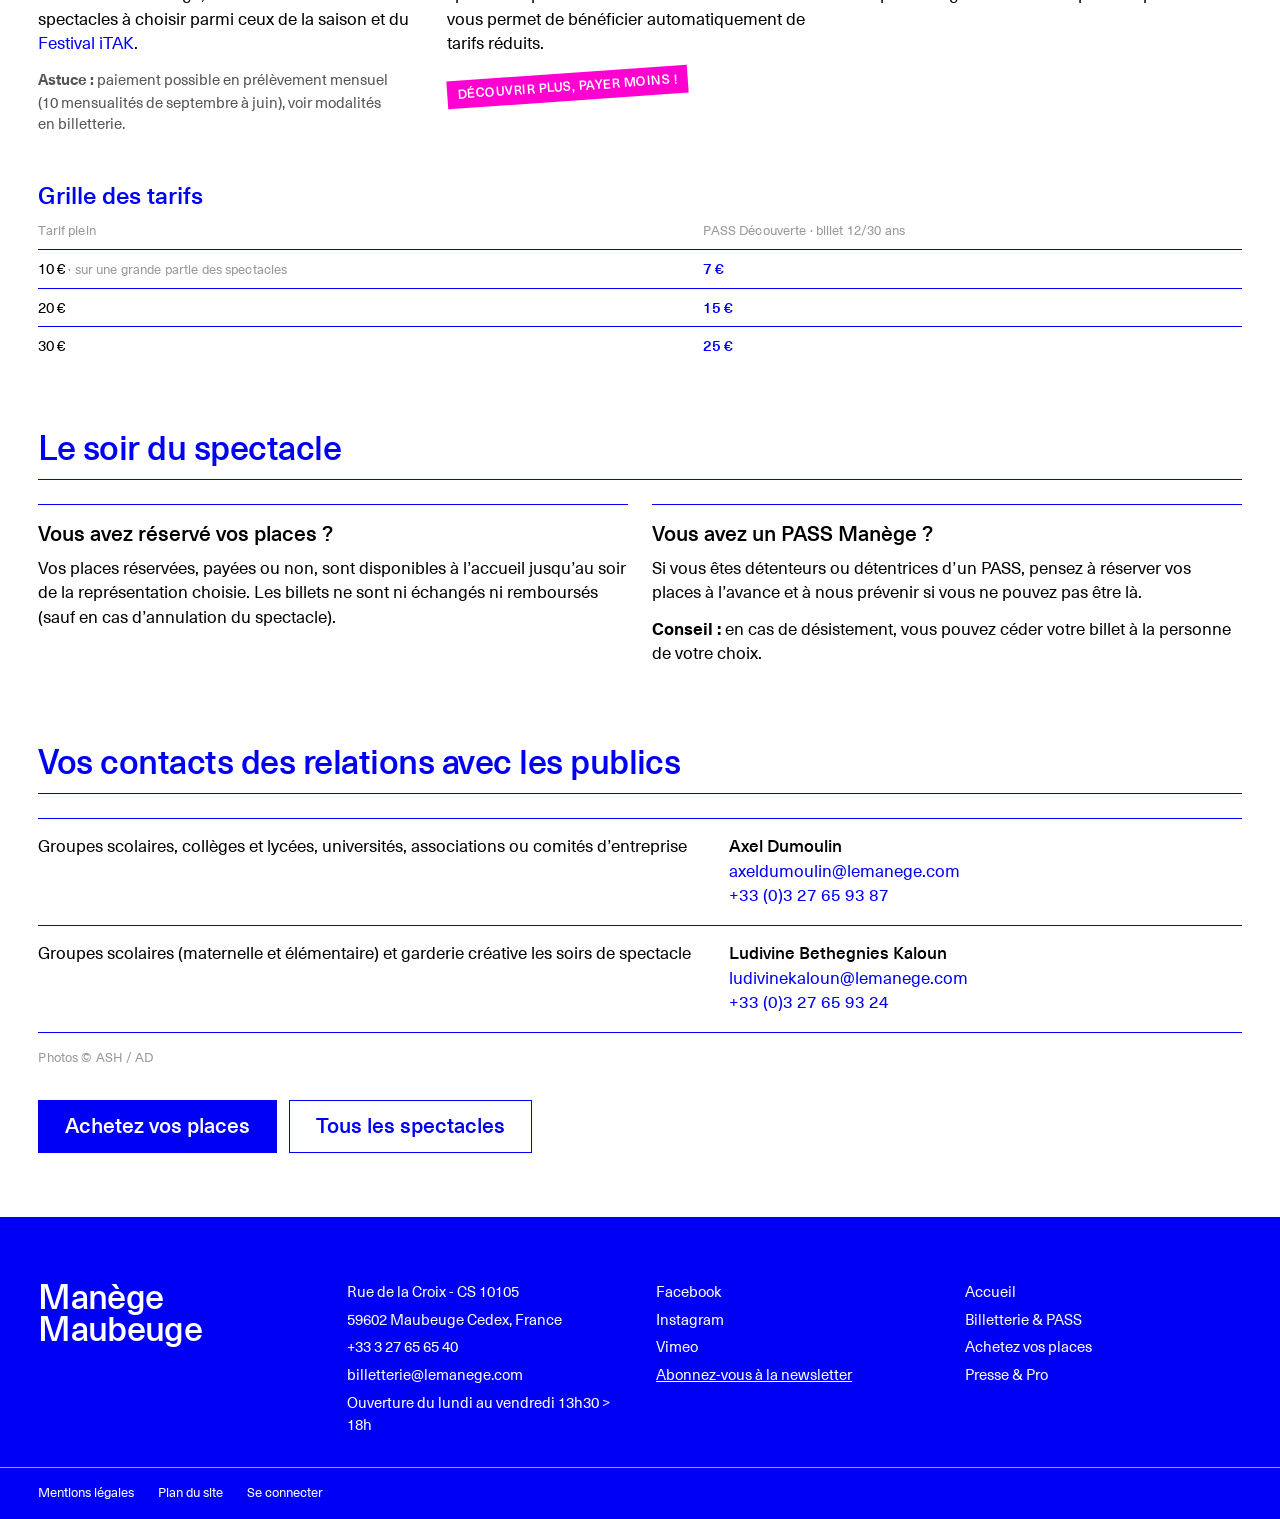
==== commit e52605c2: "Version 2.0 : accueil et programme « affiche éditoriale » - v2.html : affiche typographique « Saison" ====
--- a/billets-pass.html
+++ b/billets-pass.html
@@ -6,13 +6,14 @@
 <title>Billetterie — Manège Maubeuge</title>
 <meta name="description" content="Billetterie du Manège Maubeuge : horaires, PASS Manège, PASS Découverte, tarifs et billet 12/30 ans.">
 <meta name="theme-color" content="#0000F5">
-<link rel="stylesheet" href="assets/css/site.css">
+<link rel="stylesheet" href="assets/css/site.css?v=5">
 </head>
 <body>
 <header class="site-header">
 <div class="wrap site-header__bar">
 <a class="mark" href="index.html" aria-label="Manège Maubeuge — accueil"><svg class="mark__m" viewBox="0 0 13.4 27.3" aria-hidden="true"><path d="M6.7 16.6l4.6 5.1V5.4l-4.6 4.8-4.5-4.8v16.3l4.5-5.1zM0 27.3V0l6.7 7 6.7-7v27.3l-6.7-7.5L0 27.3z"/></svg><svg class="mark__word" viewBox="0 0 153.1 15.6" aria-hidden="true"><path d="M58.3 5.2c1.1 0 1.8.8 1.9 1.9h-4c.2-1.2.8-1.9 2.1-1.9m.2 7.6c2.3 0 3.7-1.3 4.1-2.9h-2.3c-.3.7-.8 1.1-1.7 1.1-1.3 0-2.1-.9-2.3-2.2h6.5c0-3.2-1.5-5.4-4.4-5.4-2.6 0-4.4 2.1-4.4 4.7-.2 2.6 1.5 4.7 4.5 4.7m-10.6-2.7c-1.2 0-2-.9-2-2.4s.8-2.4 2-2.4c1.4 0 2.1 1.1 2.1 2.4 0 1.3-.6 2.4-2.1 2.4m.1 5.5c1.3 0 2.5-.3 3.2-1 .7-.6 1.1-1.5 1.1-2.7V3.6H50v.9c-.5-.8-1.4-1.2-2.5-1.2-2.3 0-3.9 1.7-3.9 4.4s2 4.3 4 4.3c1.1 0 1.8-.5 2.3-1h.1v1c0 1.2-.6 1.9-2 1.9-1.1 0-1.6-.4-1.8-1h-2.4c.2 1.7 1.7 2.7 4.2 2.7M37.2 2.5h1.9l-1-2.5h-2.8l1.9 2.5zm.9 2.7c1.1 0 1.8.8 1.9 1.9h-4c.2-1.2.8-1.9 2.1-1.9m.2 7.6c2.3 0 3.7-1.3 4.1-2.9H40c-.3.7-.8 1.1-1.7 1.1-1.3 0-2.1-.9-2.3-2.2h6.5c0-3.2-1.5-5.4-4.4-5.4-2.6 0-4.4 2.1-4.4 4.7-.1 2.6 1.6 4.7 4.6 4.7M26.4 3.6H24v9h2.4V7.5c0-1.2.8-2.1 1.8-2.1s1.6.7 1.6 1.6v5.5h2.4V6.7c0-2-1.2-3.4-3.1-3.4-1.2 0-2 .5-2.7 1.5h-.1V3.6zm-8.7 7.5c-.8 0-1.4-.3-1.4-1.1s.6-1.1 1.9-1.4c.6-.1 1.2-.3 1.7-.5v1.3c0 .9-.8 1.7-2.2 1.7m2.4 1.5h2.3v-.1c-.2-.2-.3-.6-.3-1.2V6.7c0-2.1-1.1-3.3-3.8-3.3-2.6 0-3.8 1.4-3.9 3h2.1c.1-.9.6-1.3 1.7-1.3 1 0 1.5.4 1.5 1.1 0 .7-.7.8-2.2 1-1.9.2-3.5.8-3.5 2.8 0 1.8 1.3 2.7 3.1 2.7 1.5 0 2.2-.5 2.6-1.2.2.5.3.9.4 1.1M0 12.6h2.3V5.4c0-1-.1-2.6-.1-2.6s.3 1.5.5 2.4l2.1 7.4h2.4l2.2-7.4c.3-.9.6-2.4.6-2.4s-.1 1.6-.1 2.6v7.2h2.4V.1H8.7L6.9 6.3c-.4 1.6-.7 3.4-.7 3.4s-.3-1.8-.8-3.4L3.6.1H0v12.5zM149 5c1.1 0 1.8.8 1.9 1.9h-4c.2-1.1.8-1.9 2.1-1.9m.2 7.7c2.3 0 3.7-1.3 4.1-2.9H151c-.3.7-.8 1.1-1.7 1.1-1.3 0-2.1-.9-2.3-2.2h6.5c0-3.2-1.5-5.4-4.4-5.4-2.6 0-4.4 2.1-4.4 4.7-.2 2.6 1.5 4.7 4.5 4.7m-10.6-2.8c-1.2 0-2-.9-2-2.4s.8-2.4 2-2.4c1.4 0 2.1 1.1 2.1 2.4.1 1.3-.6 2.4-2.1 2.4m.1 5.5c1.3 0 2.5-.3 3.2-1 .7-.6 1.1-1.5 1.1-2.7V3.4h-2.3v.9c-.5-.8-1.4-1.2-2.5-1.2-2.3 0-3.9 1.7-3.9 4.4s2 4.3 3.9 4.3c1.1 0 1.8-.5 2.3-1h.1v1c0 1.2-.6 1.9-2 1.9-1.1 0-1.6-.4-1.8-1h-2.4c.3 1.7 1.8 2.7 4.3 2.7m-5.9-3v-9h-2.4v5.2c0 1.2-.7 2-1.8 2-1 0-1.5-.6-1.5-1.6V3.4h-2.4v6c0 2 1.1 3.2 3.1 3.2 1.3 0 2-.5 2.6-1.3h.1v1l2.3.1zM118.9 5c1.1 0 1.8.8 1.9 1.9h-4c.2-1.1.8-1.9 2.1-1.9m.2 7.7c2.3 0 3.7-1.3 4.1-2.9h-2.3c-.3.7-.8 1.1-1.7 1.1-1.3 0-2.1-.9-2.3-2.2h6.5c0-3.2-1.5-5.4-4.4-5.4-2.6 0-4.4 2.1-4.4 4.7-.2 2.6 1.5 4.7 4.5 4.7m-10.1-2c-1.3 0-2.1-1-2.1-2.7 0-1.7.6-2.9 2.1-2.9 1.3 0 2 1.2 2 2.8-.1 1.7-.8 2.8-2 2.8m.5 2c2.3 0 3.8-1.8 3.8-4.7 0-2.8-1.6-4.7-3.9-4.7-1.2 0-2 .6-2.5 1.3h-.1V0h-2.4v12.5h2.3v-1.1c.7.7 1.6 1.3 2.8 1.3m-6.9-.3v-9h-2.4v5.2c0 1.2-.7 2-1.8 2-1 0-1.5-.6-1.5-1.6V3.4h-2.4v6c0 2 1.1 3.2 3.1 3.2 1.3 0 2-.5 2.6-1.3h.1v1h2.3zm-14.3-1.5c-.8 0-1.4-.3-1.4-1.1s.6-1.1 1.9-1.4c.6-.1 1.2-.3 1.7-.5v1.3c-.1.9-.8 1.7-2.2 1.7m2.4 1.5H93v-.1c-.2-.2-.3-.6-.3-1.2V6.5c0-2.1-1.1-3.3-3.8-3.3-2.6 0-3.8 1.4-3.9 3h2.1c.1-.9.6-1.3 1.7-1.3 1 0 1.5.4 1.5 1.1 0 .7-.7.8-2.2 1-2 .3-3.6.9-3.6 2.9 0 1.8 1.3 2.7 3.1 2.7 1.5 0 2.2-.5 2.6-1.2.3.4.4.8.5 1m-20.1 0h2.3V5.2c0-1-.1-2.6-.1-2.6s.3 1.5.5 2.4l2.1 7.4h2.4L80.1 5c.3-.9.5-2.4.5-2.4s-.1 1.6-.1 2.6v7.2h2.4V-.1h-3.6l-1.8 6.3c-.4 1.6-.8 3.4-.8 3.4s-.3-1.8-.8-3.4L74.1-.1h-3.6v12.5z"/></svg></a>
 <nav class="nav" aria-label="Navigation principale"><a href="programme.html">Programme</a><a href="itak-6.html">Festival iTAK</a><a href="billets-pass.html" aria-current="page">Votre visite</a><a href="nouveau-theatre-du-manege.html">Le Manège</a><a href="ma-part-d-ombre-sofiane-chalal.html">Productions</a></nav>
+<a class="cta-v2" href="v2.html" title="Découvrir la nouvelle version du site">Version 2.0</a>
 <a class="btn btn--sm" href="https://billetterie-theatredumanege.mapado.com/">Achetez vos places</a>
 <a class="search" href="https://www.lemanege.com/">Rechercher</a>
 <button class="burger" aria-expanded="false" aria-controls="mobile-nav">Menu ☰</button>
@@ -104,6 +105,6 @@
 </div>
 <div class="wrap site-footer__legal"><a href="https://www.lemanege.com/">Mentions légales</a><a href="https://www.lemanege.com/">Plan du site</a><a href="https://www.lemanege.com/">Se connecter</a></div>
 </footer>
-<script src="assets/js/site.js"></script>
+<script src="assets/js/site.js?v=5"></script>
 </body>
 </html>
--- a/assets/css/site.css
+++ b/assets/css/site.css
@@ -235,3 +235,10 @@
 @media (max-width:600px){.tour li,.contacts li{grid-template-columns:1fr;gap:2px}.callout{padding:var(--space-5)}.h2{margin-top:var(--space-7)}}
 .price .flash{order:3;align-self:flex-start;margin:var(--space-1) 0 0}
 .cards>.callout{align-self:start}
+/* CTA « Version 2.0 » : sticker éclair du design system */
+.cta-v2{flex:none;display:inline-block;padding:7px 12px 6px;background:var(--coul-emphase2);color:var(--white);font-weight:500;font-size:var(--fs-meta);line-height:1.1;letter-spacing:.04em;text-transform:uppercase;white-space:nowrap;transform:rotate(-4deg);clip-path:polygon(0 8%,100% 0,96% 100%,3% 92%);transition:transform var(--dur-base) var(--ease-out),background var(--dur-fast) var(--ease-out)}
+.cta-v2:hover,.cta-v2:focus-visible{color:var(--white);background:var(--coul-emphase);transform:rotate(0) scale(1.05)}
+@media (max-width:1180px){.search{display:none}}
+@media (max-width:960px){.cta-v2{margin-left:auto;margin-right:var(--space-3)}.cta-v2:hover,.cta-v2:focus-visible{background:var(--black)}}
+.burger{white-space:nowrap}
+@media (max-width:440px){.site-header__bar{gap:var(--space-3)}.mark__m{width:12px;height:24px}.mark__word{width:128px;height:13px}.cta-v2{padding:5px 8px 4px;font-size:11px;margin-right:0}}
